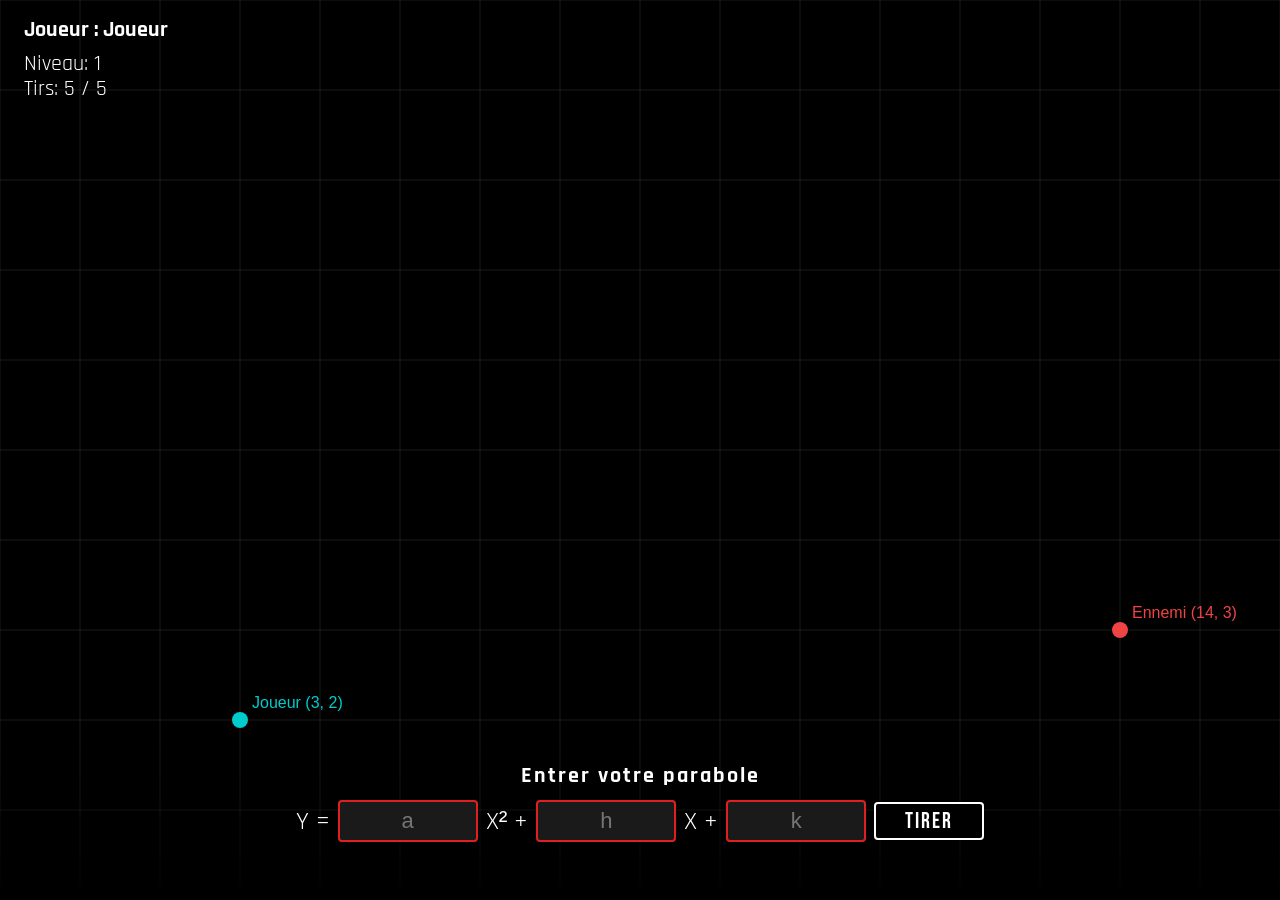
==== canonique.html @ c1c7b6a0 "Update canonique.html" ====
<!DOCTYPE html>
<html>
<head>
    <meta charset="utf-8">
    <link rel="icon" type="mathAttack/png" href="medias/mathAttack.png">
    <title>Math Attaque - Jeu</title>
    <link rel="stylesheet" href="style.css">
    <!-- Sons du jeu  source : https://www.w3schools.com/jsref/met_audio_play.asp -->
    <audio id="explosion">
        <source src="explosion.mp3" type="audio/mpeg">
    </audio>
    <audio id="tir">
        <source src="tir.mp3" type="audio/mpeg">
    </audio>
</head>
<body>
    <!-- Canvas sur lequel on dessine la grille et la parabole -->
    <canvas id="myCanvas"></canvas>

    <!-- Nom du joueur recupere depuis localStorage -->
    <h2 id="usernameDisplay"></h2><br>

    <!-- Niveau actuel, mis a jour par levelCounter() -->
    <p id="level">Niveau: 1</p>

    <!-- Panneau d'entree de la parabole forme canonique : Y = aX² + hX + k -->
    <div id="ui-panel">
        <h1>Entrer votre parabole</h1>
        <div class="equation-row">
            Y =
            <input type="text" id="a" placeholder="a" class="abc">
            X² +
            <input type="text" id="h" placeholder="h" class="abc">
            X +
            <input type="text" id="k" placeholder="k" class="abc">
            <!-- Declenche lancer() dans gameCanonique.js -->
            <input type="button" id="btnSoumet" onclick="lancer()" value="TIRER" class="tir">
        </div>
        <!-- Zone d'affichage : HIT, Miss, erreur -->
        <div id="divAffiche"></div>
    </div>

    <!-- Musique de fond en boucle, muette par defaut -->
    <audio autoplay loop muted id="bg-music">
        <source src="medias/background.mp4" type="audio/mp4">
        Your browser does not support the audio element.
    </audio>

    <!-- Compteur de tirs, mis a jour par mettreAJourTirs() -->
    <p id="tirs-restants">Tirs : 5 / 5</p>

    <script src="gameCanonique.js"></script>
    <script src="name.js"></script>
</body>
</html>
---- style.css ----
/* Polices Google Fonts Bebas Neue pour les titres, Rajdhani pour le texte */
@import url('https://fonts.googleapis.com/css2?family=Bebas+Neue&family=Rajdhani:wght@400;600;700&display=swap');

/* Style de base du corps de page */
body { 
    width: 100%; 
    height: 100vh;     
    background: #000;  
    color: #fff; 
    font-family: 'Rajdhani', sans-serif; 
    overflow: hidden;    
    margin: 0;           
    padding: 0;
}

/* Canvas du jeu  plein ecran, gere par JS */
/* https://developer.mozilla.org/fr/docs/Web/HTML/Element/canvas */
#myCanvas { 
    display: block;
}

/* Degrade sombre par-dessus le fond de la homepage */
/* https://developer.mozilla.org/fr/docs/Web/CSS/gradient/linear-gradient */
.home-overlay { 
    position: absolute; 
    inset: 0; 
    background: linear-gradient(to bottom, rgba(0,0,0,0.2) 0%, rgba(0,0,0,0.6) 50%, rgba(0,0,0,0.97) 100%); 
    z-index: 1;
} 

/* Conteneur principal de la homepage  centre tout verticalement */
/* https://developer.mozilla.org/fr/docs/Web/CSS/CSS_flexible_box_layout */
.home-content { 
    position: relative; 
    z-index: 5; 
    height: 100vh; 
    display: flex;      
    flex-direction: column; 
    align-items: center; 
    justify-content: center;
} 

/* Logo principal  taille fluide selon la largeur de la fenetre */
/* https://developer.mozilla.org/fr/docs/Web/CSS/clamp */
.logo { 
    font: 500 clamp(52px, 9vw, 100px) 'Bebas Neue', sans-serif; 
    letter-spacing: 5px; 
    margin-bottom: 6px; 
} 

/* Etoile rouge dans le logo */
.logo .star { 
    color: #e02020; 
} 

/* Ligne blanche sous le logo */
/* https://stackoverflow.com/questions/4151743/how-can-i-change-the-thickness-of-my-hr-tag */
.logo-underline { 
    width: min(480px, 72vw); 
    height: 2px; 
    background: #ffffff; 
    margin-bottom: 40px; 
}

/* Ligne horizontale contenant le champ nom + bouton */
/* https://www.youtube.com/watch?v=RFGiYHPKWgg */
.username-row {
    display: flex;
    align-items: center;
    gap: 10px;
    position: relative;
    z-index: 20; 
    pointer-events: all;
}

/* Champ de saisie du nom de joueur */
/* https://developer.mozilla.org/fr/docs/Web/CSS/pointer-events */
#username-input {
    background: rgba(255,255,255,0.1);
    border: 2px solid rgba(255,255,255,0.5) !important; 
    outline: none !important;
    border-radius: 4px;
    color: #fff;
    font-family: 'Rajdhani', sans-serif;
    font-size: 18px;
    padding: 6px 12px;
    width: 200px;
    pointer-events: all;
    position: relative;
    z-index: 20;
}

/* Texte gris dans le champ vide */
#username-input::placeholder { 
    color: rgba(255,255,255,0.4);
}

/* Bouton avec degrade rouge/noir et bordure arrondie */
.gradient {
    padding: 1px;
    background: #dfdfdf;
    position: relative;
    border-radius: 100px; 
    width: 100px;
    height: 30px;
    border: none;
    display: flex;
    align-items: center;
    justify-content: center;
    transition: all 1s ease-in-out;
}

/* Degrade rouge → noir en pseudo-element derriere le bouton */
.gradient::after {
    content: '';
    position: absolute;
    padding: 5px;
    width: 100%;
    height: 100%;
    border-radius: 100px;
    background: linear-gradient(to bottom right, red 0% 35%, black 100%);
    z-index: -1;
}

/* Texte blanc au survol */
.gradient:hover {
    color: white;
    z-index: 0;
}

/* Supprime le soulignement des liens */
/* https://developer.mozilla.org/fr/docs/Web/CSS/text-decoration */
a {
    text-decoration: none;
    color: black;
}

/* Bouton de selection de niveau  plus grand que .gradient */
.levelSel {
    padding: 1px;
    background: #dfdfdf;
    position: relative;
    border-radius: 150px; 
    width: 250px;
    height: 70px;
    border: none;
    display: flex;
    align-items: center;
    justify-content: center;
    transition: all 1s ease-in-out;
}

/* Meme degrade rouge → noir que .gradient */
.levelSel::after {
    content: '';
    position: absolute;
    padding: 5px;
    width: 100%;
    height: 100%;
    border-radius: 100px;
    background: linear-gradient(to bottom right, red 0% 35%, black 100%);
    z-index: -1;
}

.levelSel:hover {
    color: white;
    z-index: 0;
}

/* Texte des boutons de niveau */
.levelSel a {
    font-family: 'Bebas Neue', sans-serif;
    font-size: 20px;
    letter-spacing: 3px;
    color: #000;
}

/* Conteneur plein ecran centre  utilise pour l'intro */
/* https://developer.mozilla.org/fr/docs/Web/CSS/position */
.screen { 
    position: fixed; 
    inset: 0; 
    display: flex; 
    justify-content: center; 
    align-items: center; 
    z-index: 10;
} 

/* Grille decorative de fond  non cliquable */
/* https://developer.mozilla.org/fr/docs/Web/CSS/pointer-events */
.grid { 
    position: absolute;
    pointer-events: none;
    inset: 0; 
    background-image: 
        linear-gradient(rgba(255,255,255,0.08) 1px, transparent 1px), 
        linear-gradient(90deg, rgba(255,255,255,0.08) 1px, transparent 1px); 
    background-size: 60px 60px; 
    z-index: 11;
} 

/* Video d'intro */
video {
    width: min(700px, 90vw);
    z-index: 1;
}

/* Nom du joueur fixe en haut a gauche pendant le jeu */
#usernameDisplay {
    position: fixed;
    top: 16px;
    left: 24px;
    z-index: 10;
    margin: 0;
    color: #fff;
    font-family: 'Rajdhani', sans-serif;
    font-size: 22px;
}

/* Panneau d'entree fixe en bas de l'ecran pendant le jeu */
#ui-panel {
    position: fixed;
    bottom: 0;
    left: 0;
    width: 100%;
    z-index: 10;
    text-align: center;
    padding: 12px 0 20px;
    background: linear-gradient(to top, rgba(0,0,0,0.9) 0%, rgba(0,0,0,0) 100%);
    pointer-events: none; 
}

/* Reactive les clics sur les elements a l'interieur du panneau */
#ui-panel * {
    pointer-events: auto;
}

/* Titre du panneau */
#ui-panel h1 {
    margin: 0 0 10px;
    font-size: 22px;
    color: #fff;
    font-family: 'Rajdhani', sans-serif;
    letter-spacing: 2px;
}

/* Ligne contenant l'equation et les inputs */
.equation-row {
    display: flex;
    align-items: center;
    justify-content: center;
    gap: 8px;
    font-size: 26px;
    color: #fff;
    font-family: 'Rajdhani', sans-serif;
}

/* Champs de saisie des variables a, b, c */
.abc {
    background-color: #1a1a1a;
    color: #fff;
    border: 2px solid #e02020 !important; 
    outline: none !important;
    border-radius: 4px;
    height: 38px;
    width: 120px;
    font-size: 22px;
    text-align: center;
    padding: 0 8px;
}

textarea {
    border: none;
    outline: none;
}

/* Bouton TIRER */
.tir {
    background-color: #000;
    color: #fff;
    border: 2px solid #fff;
    border-radius: 4px;
    height: 38px;
    width: 110px;
    font-size: 22px;
    cursor: pointer;
    font-family: 'Bebas Neue', sans-serif;
    letter-spacing: 2px;
}

/* Compteur de tirs restants fixe en haut a gauche */
#tirs-restants {
    position: fixed;
    top: 75px;
    left: 24px;
    z-index: 999999;
    margin: 0;
    color: #fff;
    font-family: 'Rajdhani', sans-serif;
    font-size: 22px;
}

/* Numero de niveau fixe en haut a gauche */
#level {
    position: fixed;
    top: 50px;
    left: 24px;
    z-index: 999999;
    margin: 0;
    color: #fff;
    font-family: 'Rajdhani', sans-serif;
    font-size: 22px;
}

/* Zone d'affichage HIT / Miss / erreurs */
#divAffiche {
    margin-top: 8px;
    font-size: 24px;
    font-family: 'Bebas Neue', sans-serif;
    letter-spacing: 3px;
    color: #fff;
    min-height: 30px;
}

/* Classe ajoutee par JS pour declencher l'animation de tremblement */
.screenShake {
    animation: shake 0.2s;
    animation-iteration-count: 1;
}

/* Animation de tremblement d'ecran au HIT */
@keyframes shake {
    0%   { transform: translate(1px, 1px)   rotate(0deg);  }
    10%  { transform: translate(-1px, -2px) rotate(-1deg); }
    20%  { transform: translate(-3px, 0px)  rotate(1deg);  }
    30%  { transform: translate(3px, 2px)   rotate(0deg);  }
    40%  { transform: translate(1px, -1px)  rotate(1deg);  }
    50%  { transform: translate(-1px, 2px)  rotate(-1deg); }
    60%  { transform: translate(-3px, 1px)  rotate(0deg);  }
    70%  { transform: translate(3px, 1px)   rotate(-1deg); }
    80%  { transform: translate(-1px, -1px) rotate(1deg);  }
    90%  { transform: translate(1px, 2px)   rotate(0deg);  }
    100% { transform: translate(1px, -2px)  rotate(-1deg); }
}

/* Bouton Instructions fixe en haut a droite */
/* https://developer.mozilla.org/fr/docs/Web/CSS/position */
#instructions-btn {
    position: fixed;
    top: 20px;
    right: 24px;
    z-index: 100;
    font-family: 'Bebas Neue', sans-serif;
    font-size: 15px;
    letter-spacing: 3px;
    color: rgba(255,255,255,0.8);
    background: rgba(255,255,255,0.07);
    border: 1px solid rgba(255,255,255,0.25);
    padding: 9px 22px;
    text-decoration: none;
}

/* Leaderboard  tableau des meilleurs scores */
#leaderboard-section {
    margin-top: 2rem;
    text-align: center;
}

/* Titre du leaderboard */
#leaderboard-section h3 {
    font-family: 'Bebas Neue', sans-serif;
    font-size: 1.3rem;
    letter-spacing: 3px;
    color: #ffffff;
    margin-bottom: 0.6rem;
}

/* Tableau du leaderboard */
#leaderboard-table {
    border-collapse: collapse;
    margin: 0 auto;
    min-width: 260px;
    font-family: 'Rajdhani', sans-serif;
    font-size: 1rem;
}

/* En-tetes du tableau */
#leaderboard-table th {
    border-bottom: 1px solid #333;
    padding: 0.3rem 1.2rem;
    color: #777;
    letter-spacing: 1px;
}

/* Cellules de donnees du tableau */
#leaderboard-table td {
    padding: 0.3rem 1.2rem;
    border-bottom: 1px solid #1a1a1a;
    color: #cccccc;
}
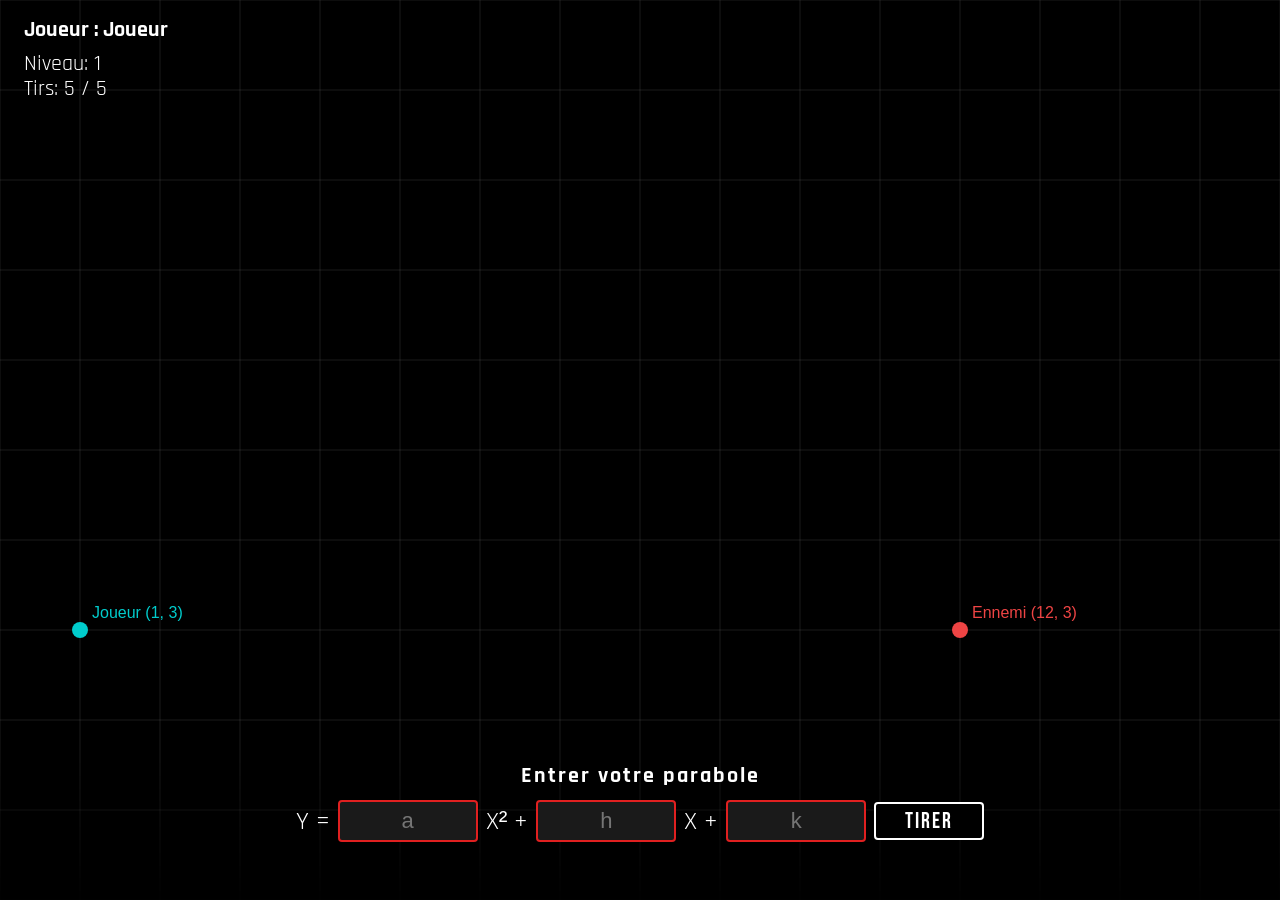
==== commit 5d39f24d: "Update canonique.html" ====
--- a/canonique.html
+++ b/canonique.html
@@ -5,7 +5,7 @@
     <link rel="icon" type="mathAttack/png" href="medias/mathAttack.png">
     <title>Math Attaque - Jeu</title>
     <link rel="stylesheet" href="style.css">
-    <!-- Sons du jeu  source : https://www.w3schools.com/jsref/met_audio_play.asp -->
+    <!--https://www.w3schools.com/jsref/met_audio_play.asp -->
     <audio id="explosion">
         <source src="explosion.mp3" type="audio/mpeg">
     </audio>
@@ -17,10 +17,10 @@
     <!-- Canvas sur lequel on dessine la grille et la parabole -->
     <canvas id="myCanvas"></canvas>
 
-    <!-- Nom du joueur recupere depuis localStorage -->
+    <!-- Nom du joueur récupéré localStorage -->
     <h2 id="usernameDisplay"></h2><br>
 
-    <!-- Niveau actuel, mis a jour par levelCounter() -->
+    <!-- Niveau actuel mis a jour par levelCounter() -->
     <p id="level">Niveau: 1</p>
 
     <!-- Panneau d'entree de la parabole forme canonique : Y = aX² + hX + k -->
@@ -36,17 +36,17 @@
             <!-- Declenche lancer() dans gameCanonique.js -->
             <input type="button" id="btnSoumet" onclick="lancer()" value="TIRER" class="tir">
         </div>
-        <!-- Zone d'affichage : HIT, Miss, erreur -->
+        <!--HIT, Miss, erreur -->
         <div id="divAffiche"></div>
     </div>
 
-    <!-- Musique de fond en boucle, muette par defaut -->
+    <!-- Musique-->
     <audio autoplay loop muted id="bg-music">
         <source src="medias/background.mp4" type="audio/mp4">
         Your browser does not support the audio element.
     </audio>
 
-    <!-- Compteur de tirs, mis a jour par mettreAJourTirs() -->
+    <!-- Compteur de tirs mis a jour par mettreAJourTirs() -->
     <p id="tirs-restants">Tirs : 5 / 5</p>
 
     <script src="gameCanonique.js"></script>
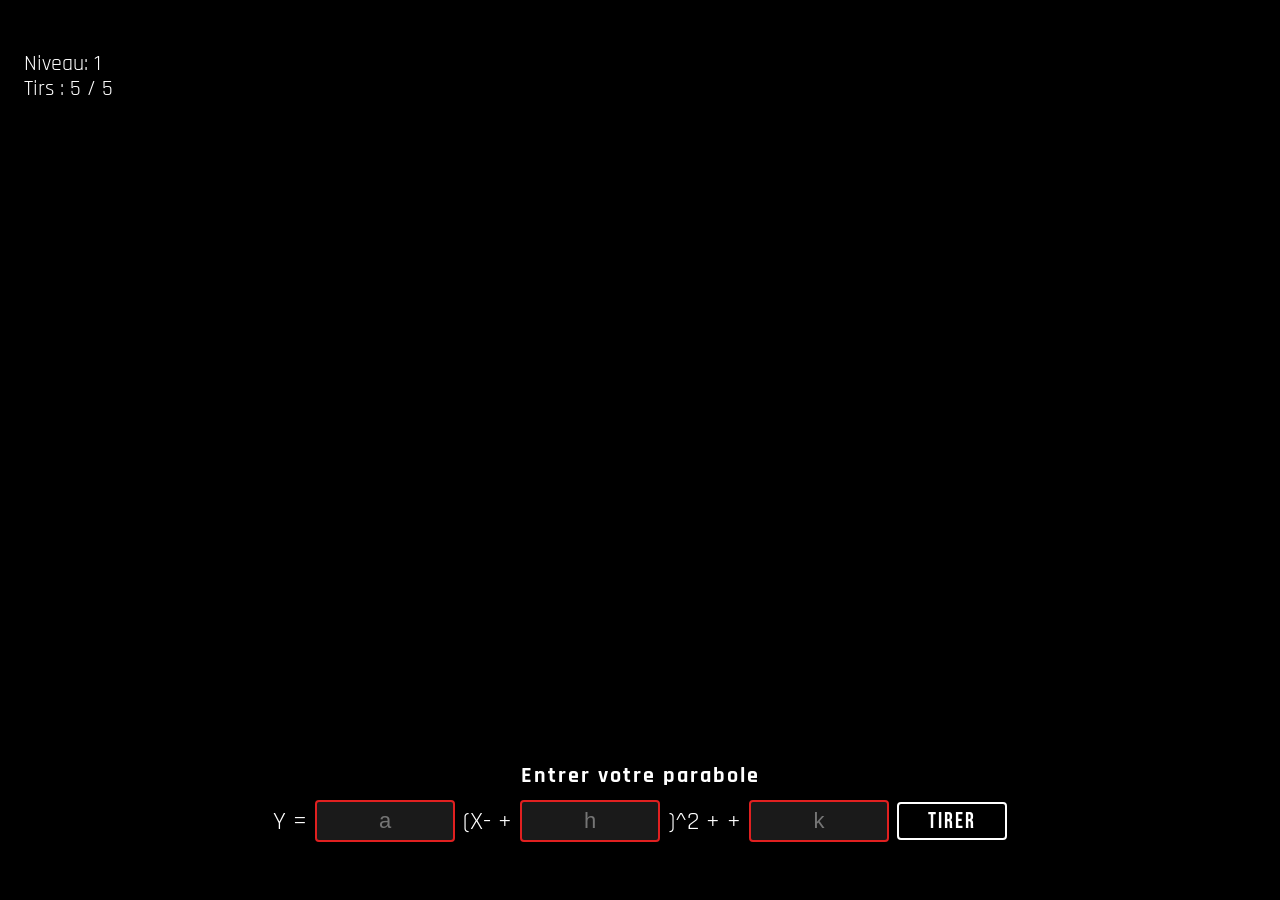
==== commit a63a28e4: "Update canonique.html" ====
--- a/canonique.html
+++ b/canonique.html
@@ -29,9 +29,9 @@
         <div class="equation-row">
             Y =
             <input type="text" id="a" placeholder="a" class="abc">
-            X² +
+            (X- +
             <input type="text" id="h" placeholder="h" class="abc">
-            X +
+            )^2 +  +
             <input type="text" id="k" placeholder="k" class="abc">
             <!-- Declenche lancer() dans gameCanonique.js -->
             <input type="button" id="btnSoumet" onclick="lancer()" value="TIRER" class="tir">
--- a/style.css
+++ b/style.css
@@ -13,13 +13,12 @@
     padding: 0;
 }
 
-/* Canvas du jeu  plein ecran, gere par JS */
+/* Canvas du jeu  plein ecran*/
 /* https://developer.mozilla.org/fr/docs/Web/HTML/Element/canvas */
 #myCanvas { 
     display: block;
 }
 
-/* Degrade sombre par-dessus le fond de la homepage */
 /* https://developer.mozilla.org/fr/docs/Web/CSS/gradient/linear-gradient */
 .home-overlay { 
     position: absolute; 
@@ -28,7 +27,7 @@
     z-index: 1;
 } 
 
-/* Conteneur principal de la homepage  centre tout verticalement */
+/* Conteneur principal de la homepage */
 /* https://developer.mozilla.org/fr/docs/Web/CSS/CSS_flexible_box_layout */
 .home-content { 
     position: relative; 
@@ -40,7 +39,7 @@
     justify-content: center;
 } 
 
-/* Logo principal  taille fluide selon la largeur de la fenetre */
+/* Logo*/
 /* https://developer.mozilla.org/fr/docs/Web/CSS/clamp */
 .logo { 
     font: 500 clamp(52px, 9vw, 100px) 'Bebas Neue', sans-serif; 
@@ -62,7 +61,7 @@
     margin-bottom: 40px; 
 }
 
-/* Ligne horizontale contenant le champ nom + bouton */
+/* Ligne horizontale nom + bouton */
 /* https://www.youtube.com/watch?v=RFGiYHPKWgg */
 .username-row {
     display: flex;
@@ -73,7 +72,7 @@
     pointer-events: all;
 }
 
-/* Champ de saisie du nom de joueur */
+/* Champ de username*/
 /* https://developer.mozilla.org/fr/docs/Web/CSS/pointer-events */
 #username-input {
     background: rgba(255,255,255,0.1);
@@ -95,7 +94,7 @@
     color: rgba(255,255,255,0.4);
 }
 
-/* Bouton avec degrade rouge/noir et bordure arrondie */
+/* Bouton avec rouge/noir et bordure arrondie */
 .gradient {
     padding: 1px;
     background: #dfdfdf;
@@ -110,7 +109,7 @@
     transition: all 1s ease-in-out;
 }
 
-/* Degrade rouge → noir en pseudo-element derriere le bouton */
+/*  noir en pseudo-element derriere le bouton */
 .gradient::after {
     content: '';
     position: absolute;
@@ -150,7 +149,7 @@
     transition: all 1s ease-in-out;
 }
 
-/* Meme degrade rouge → noir que .gradient */
+/* Meme que .gradient */
 .levelSel::after {
     content: '';
     position: absolute;
@@ -167,7 +166,7 @@
     z-index: 0;
 }
 
-/* Texte des boutons de niveau */
+/* Texte des boutonsde niveau */
 .levelSel a {
     font-family: 'Bebas Neue', sans-serif;
     font-size: 20px;
@@ -175,7 +174,7 @@
     color: #000;
 }
 
-/* Conteneur plein ecran centre  utilise pour l'intro */
+/* Conteneur plein ecran centre */
 /* https://developer.mozilla.org/fr/docs/Web/CSS/position */
 .screen { 
     position: fixed; 
@@ -186,7 +185,7 @@
     z-index: 10;
 } 
 
-/* Grille decorative de fond  non cliquable */
+/* Grille decorative de fond*/
 /* https://developer.mozilla.org/fr/docs/Web/CSS/pointer-events */
 .grid { 
     position: absolute;
@@ -205,7 +204,7 @@
     z-index: 1;
 }
 
-/* Nom du joueur fixe en haut a gauche pendant le jeu */
+/* Nom du joueur */
 #usernameDisplay {
     position: fixed;
     top: 16px;
@@ -217,7 +216,7 @@
     font-size: 22px;
 }
 
-/* Panneau d'entree fixe en bas de l'ecran pendant le jeu */
+/* Panneau d'entree */
 #ui-panel {
     position: fixed;
     bottom: 0;
@@ -230,7 +229,7 @@
     pointer-events: none; 
 }
 
-/* Reactive les clics sur les elements a l'interieur du panneau */
+/* Reactive les clics dans  du panneau */
 #ui-panel * {
     pointer-events: auto;
 }
@@ -244,7 +243,7 @@
     letter-spacing: 2px;
 }
 
-/* Ligne contenant l'equation et les inputs */
+/* Ligne contenant l'equation */
 .equation-row {
     display: flex;
     align-items: center;
@@ -255,7 +254,7 @@
     font-family: 'Rajdhani', sans-serif;
 }
 
-/* Champs de saisie des variables a, b, c */
+/* Champs de saisie des variables a et b, c */
 .abc {
     background-color: #1a1a1a;
     color: #fff;
@@ -288,7 +287,7 @@
     letter-spacing: 2px;
 }
 
-/* Compteur de tirs restants fixe en haut a gauche */
+/* Compteur de tirs restants */
 #tirs-restants {
     position: fixed;
     top: 75px;
@@ -300,7 +299,7 @@
     font-size: 22px;
 }
 
-/* Numero de niveau fixe en haut a gauche */
+/* Numero de niveau */
 #level {
     position: fixed;
     top: 50px;
@@ -312,7 +311,7 @@
     font-size: 22px;
 }
 
-/* Zone d'affichage HIT / Miss / erreurs */
+/* HIT / Miss / erreurs */
 #divAffiche {
     margin-top: 8px;
     font-size: 24px;
@@ -328,12 +327,21 @@
     animation-iteration-count: 1;
 }
 
-/* Animation de tremblement d'ecran au HIT */
+/* Animation de tremblement  */
 @keyframes shake {
-    0%   { transform: translate(1px, 1px)   rotate(0deg);  }
-    10%  { transform: translate(-1px, -2px) rotate(-1deg); }
-    20%  { transform: translate(-3px, 0px)  rotate(1deg);  }
-    30%  { transform: translate(3px, 2px)   rotate(0deg);  }
+    0%   { 
+        transform: translate(1px, 1px)   rotate(0deg); 
+    
+    }
+    10%  {
+        transform: translate(-1px, -2px) rotate(-1deg); 
+    }
+    20%  { 
+        transform: translate(-3px, 0px)  rotate(1deg); 
+    }
+    30%  {
+        transform: translate(3px, 2px)   rotate(0deg);  
+    }
     40%  { transform: translate(1px, -1px)  rotate(1deg);  }
     50%  { transform: translate(-1px, 2px)  rotate(-1deg); }
     60%  { transform: translate(-3px, 1px)  rotate(0deg);  }
@@ -343,7 +351,7 @@
     100% { transform: translate(1px, -2px)  rotate(-1deg); }
 }
 
-/* Bouton Instructions fixe en haut a droite */
+/* Bouton Instructions */
 /* https://developer.mozilla.org/fr/docs/Web/CSS/position */
 #instructions-btn {
     position: fixed;
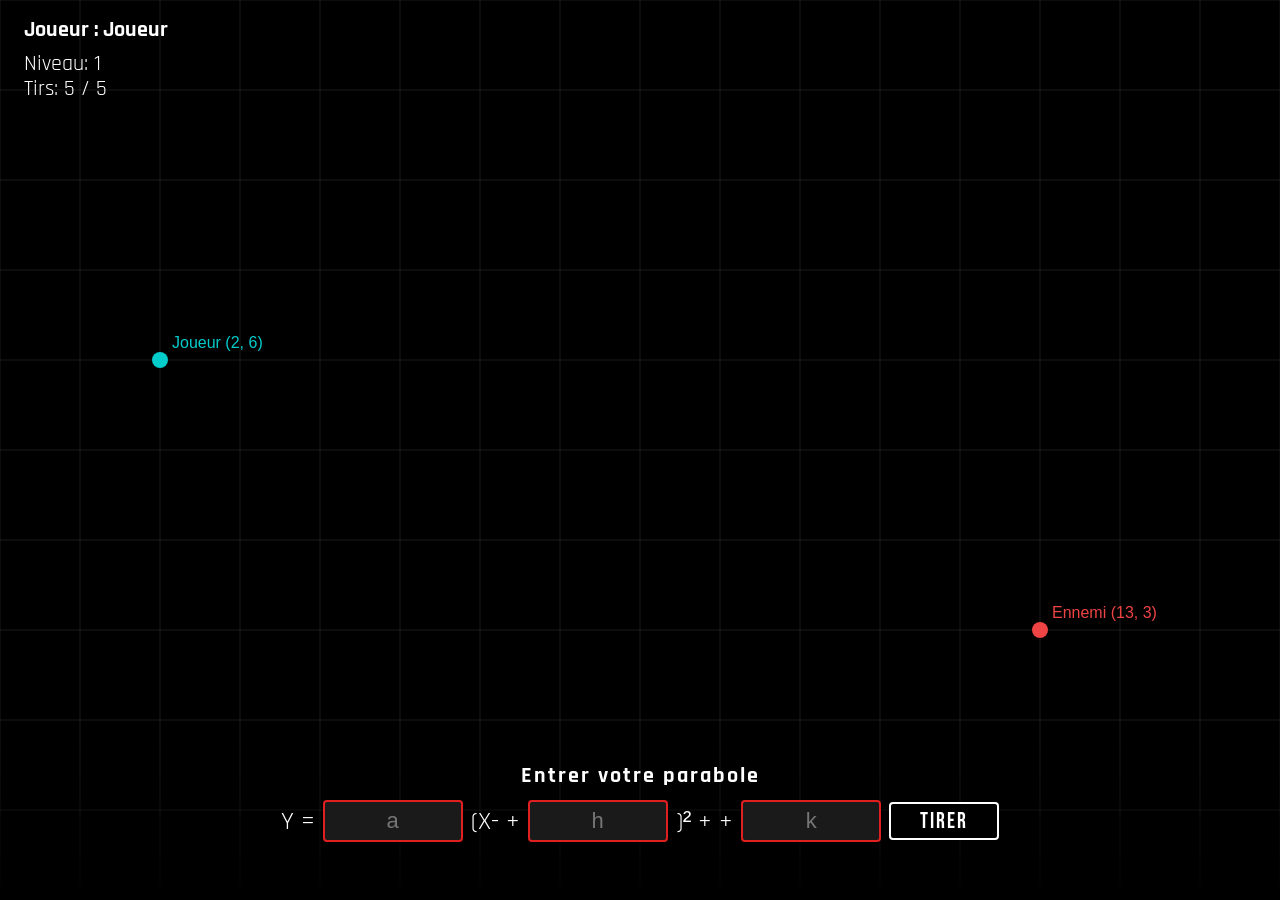
==== commit dbbfe3fd: "Update canonique.html" ====
--- a/canonique.html
+++ b/canonique.html
@@ -31,7 +31,7 @@
             <input type="text" id="a" placeholder="a" class="abc">
             (X- +
             <input type="text" id="h" placeholder="h" class="abc">
-            )^2 +  +
+            )² +  +
             <input type="text" id="k" placeholder="k" class="abc">
             <!-- Declenche lancer() dans gameCanonique.js -->
             <input type="button" id="btnSoumet" onclick="lancer()" value="TIRER" class="tir">
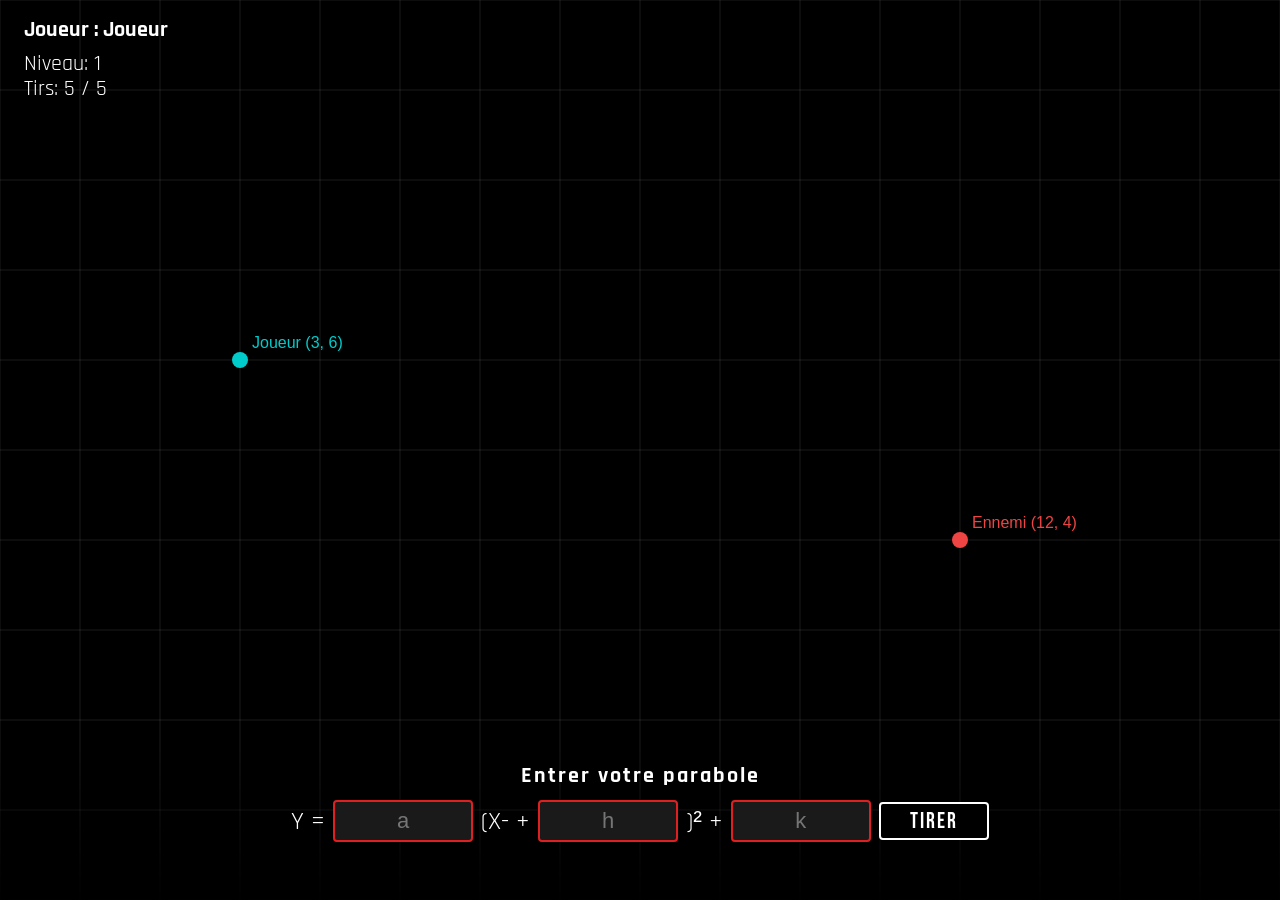
==== commit 32aef2ea: "Update canonique.html" ====
--- a/canonique.html
+++ b/canonique.html
@@ -31,7 +31,7 @@
             <input type="text" id="a" placeholder="a" class="abc">
             (X- +
             <input type="text" id="h" placeholder="h" class="abc">
-            )² +  +
+            )² +
             <input type="text" id="k" placeholder="k" class="abc">
             <!-- Declenche lancer() dans gameCanonique.js -->
             <input type="button" id="btnSoumet" onclick="lancer()" value="TIRER" class="tir">
--- a/style.css
+++ b/style.css
@@ -98,7 +98,9 @@
 .gradient {
     padding: 1px;
     background: #dfdfdf;
-    position: relative;
+    position: fixed;
+    top: 20px;
+    right: 24px;
     border-radius: 100px; 
     width: 100px;
     height: 30px;
@@ -107,6 +109,7 @@
     align-items: center;
     justify-content: center;
     transition: all 1s ease-in-out;
+    
 }
 
 /*  noir en pseudo-element derriere le bouton */
@@ -304,7 +307,7 @@
     position: fixed;
     top: 50px;
     left: 24px;
-    z-index: 999999;
+    z-index: 1;
     margin: 0;
     color: #fff;
     font-family: 'Rajdhani', sans-serif;
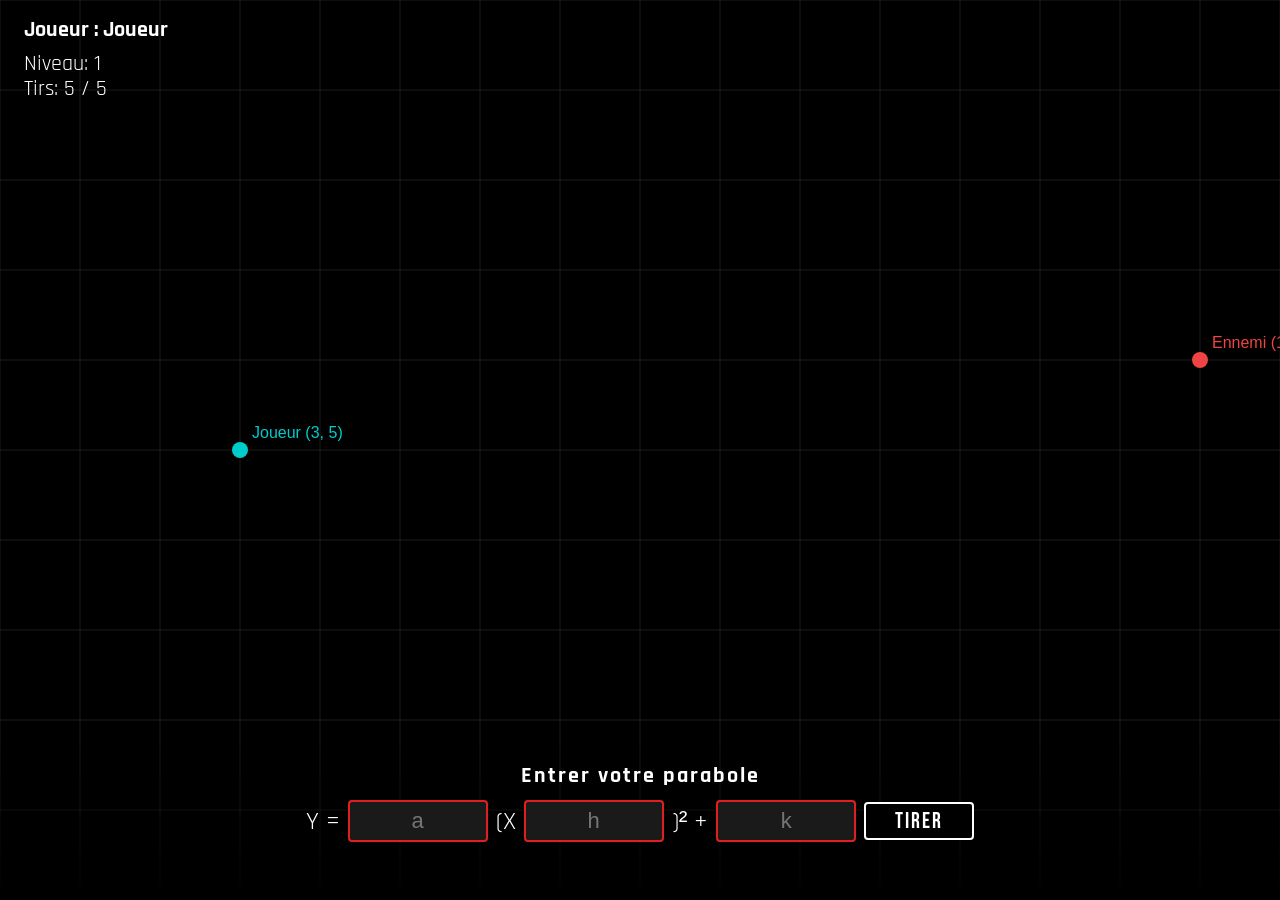
==== commit e80f1ae0: "Update canonique.html" ====
--- a/canonique.html
+++ b/canonique.html
@@ -29,7 +29,7 @@
         <div class="equation-row">
             Y =
             <input type="text" id="a" placeholder="a" class="abc">
-            (X- +
+            (X
             <input type="text" id="h" placeholder="h" class="abc">
             )² +
             <input type="text" id="k" placeholder="k" class="abc">
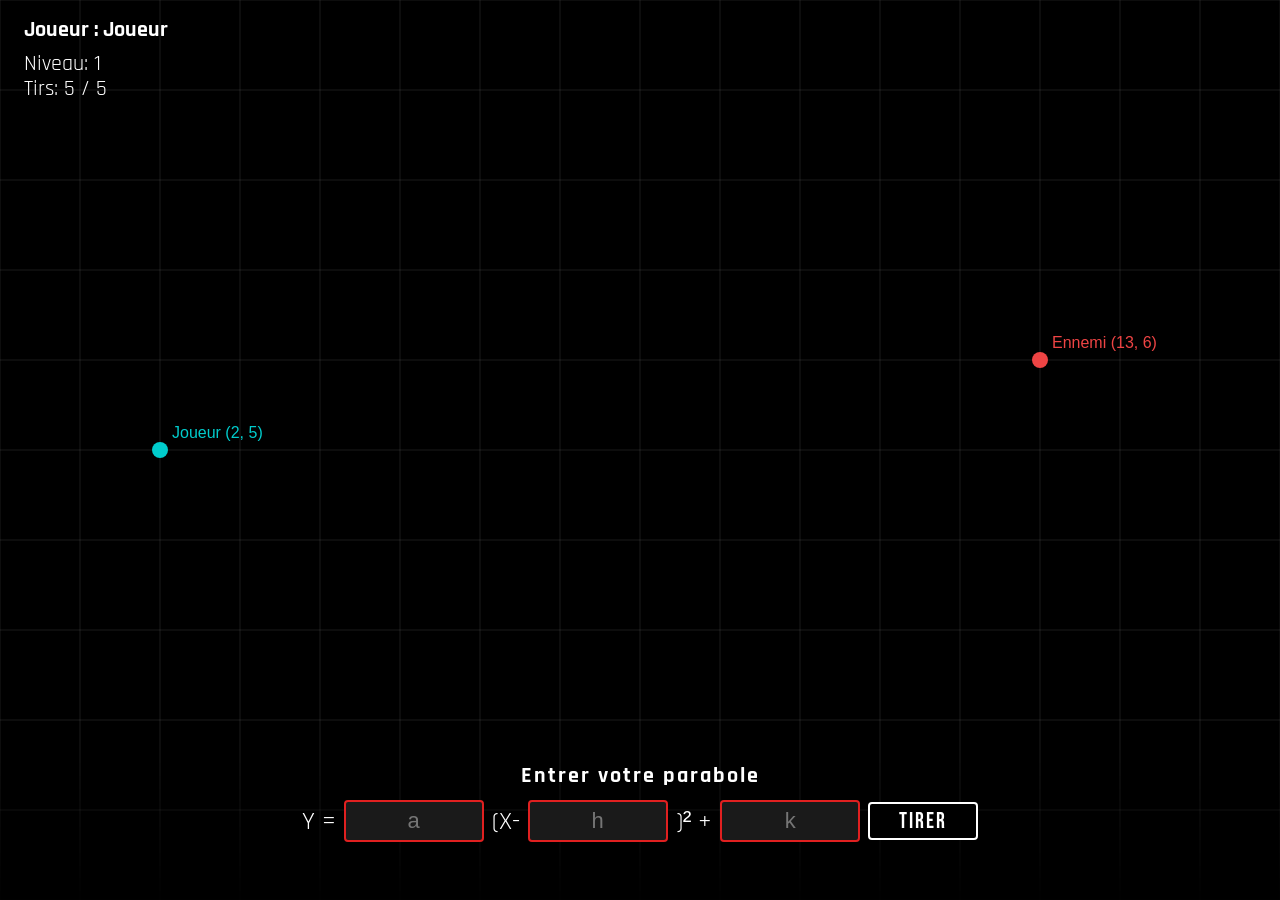
==== commit cdbf7468: "Update canonique.html" ====
--- a/canonique.html
+++ b/canonique.html
@@ -29,7 +29,7 @@
         <div class="equation-row">
             Y =
             <input type="text" id="a" placeholder="a" class="abc">
-            (X
+            (X-
             <input type="text" id="h" placeholder="h" class="abc">
             )² +
             <input type="text" id="k" placeholder="k" class="abc">
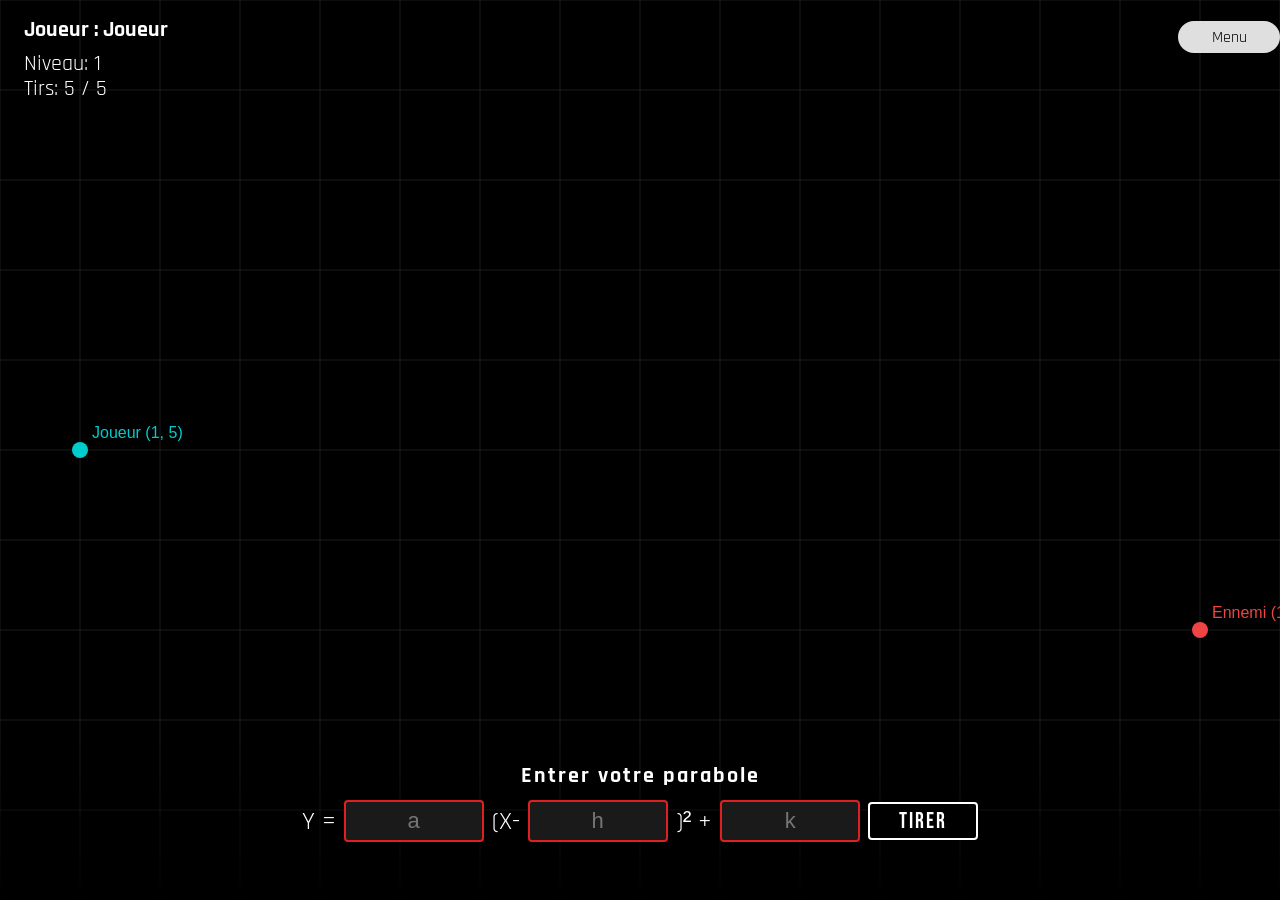
==== commit a306ef0f: "Update canonique.html" ====
--- a/canonique.html
+++ b/canonique.html
@@ -20,6 +20,10 @@
     <!-- Nom du joueur récupéré localStorage -->
     <h2 id="usernameDisplay"></h2><br>
 
+    <div class="gradient">
+        <a href="homepage.html">Menu</a>
+    </div><br><br>
+    
     <!-- Niveau actuel mis a jour par levelCounter() -->
     <p id="level">Niveau: 1</p>
 
--- a/style.css
+++ b/style.css
@@ -98,9 +98,9 @@
 .gradient {
     padding: 1px;
     background: #dfdfdf;
-    position: fixed;
-    top: 20px;
-    right: 24px;
+    position: relative;
+    float: right;
+    text-align: right;
     border-radius: 100px; 
     width: 100px;
     height: 30px;
@@ -109,7 +109,7 @@
     align-items: center;
     justify-content: center;
     transition: all 1s ease-in-out;
-    
+
 }
 
 /*  noir en pseudo-element derriere le bouton */
